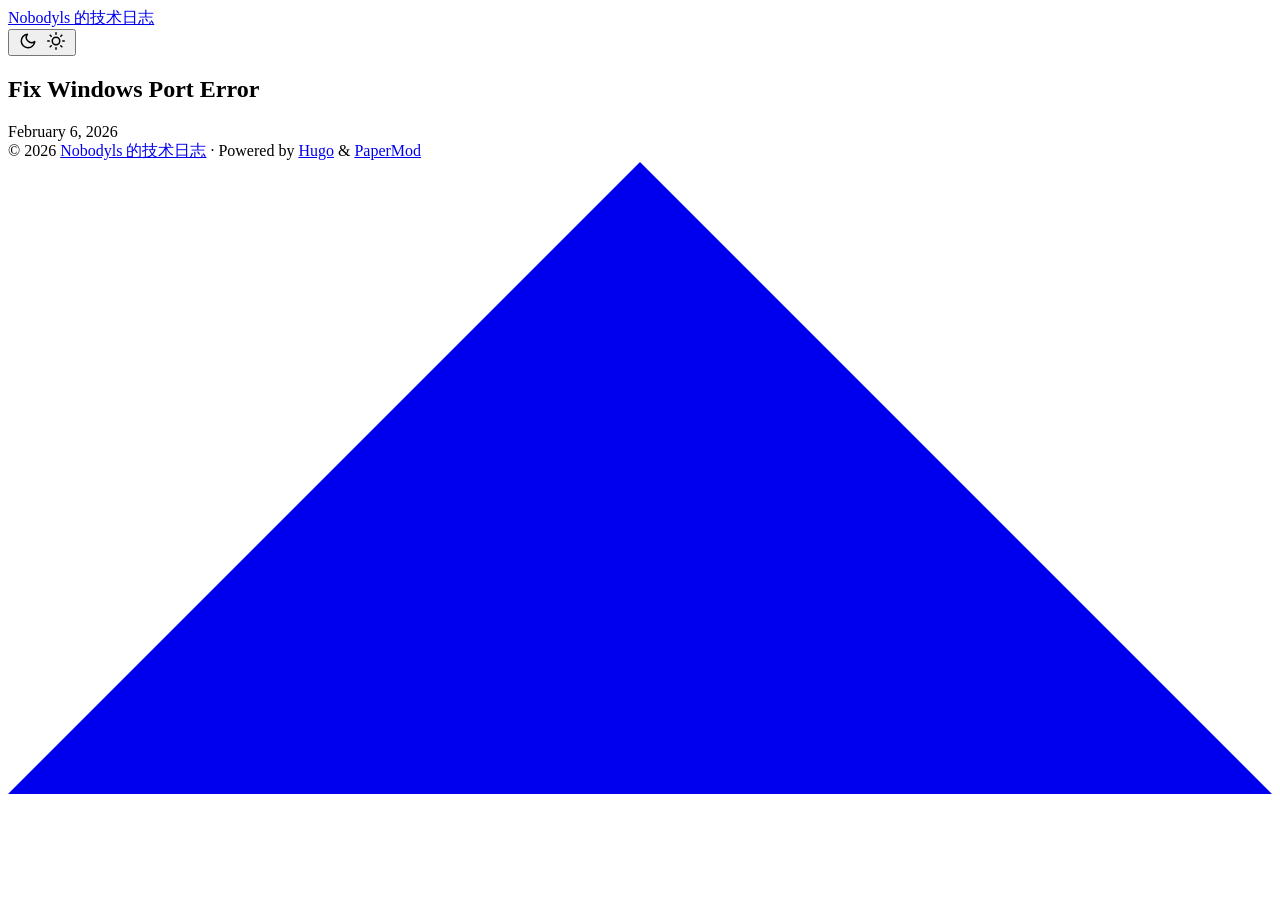
==== public/index.html @ bcba3d1f "feat: initial blog with first post" ====
<!DOCTYPE html>
<html lang="en" dir="auto" data-theme="auto">

<head>
	<meta name="generator" content="Hugo 0.155.2"><script src="/livereload.js?mindelay=10&amp;v=2&amp;port=1313&amp;path=livereload" data-no-instant defer></script><meta charset="utf-8">
<meta http-equiv="X-UA-Compatible" content="IE=edge">
<meta name="viewport" content="width=device-width, initial-scale=1, shrink-to-fit=no">
<meta name="robots" content="noindex, nofollow">
<title>Nobodyls 的技术日志</title>

<meta name="description" content="">
<meta name="author" content="">
<link rel="canonical" href="http://localhost:1313/">
<link crossorigin="anonymous" href="/assets/css/stylesheet.a29c24210eb31d9ce56f669c66a35c9c51b17376b7764e336a49af7dec914cf0.css" integrity="sha256-opwkIQ6zHZzlb2acZqNcnFGxc3a3dk4zakmvfeyRTPA=" rel="preload stylesheet" as="style">
<link rel="icon" href="http://localhost:1313/favicon.ico">
<link rel="icon" type="image/png" sizes="16x16" href="http://localhost:1313/favicon-16x16.png">
<link rel="icon" type="image/png" sizes="32x32" href="http://localhost:1313/favicon-32x32.png">
<link rel="apple-touch-icon" href="http://localhost:1313/apple-touch-icon.png">
<link rel="mask-icon" href="http://localhost:1313/safari-pinned-tab.svg">
<meta name="theme-color" content="#2e2e33">
<meta name="msapplication-TileColor" content="#2e2e33">
<link rel="alternate" type="application/rss+xml" href="http://localhost:1313/index.xml" title="rss">
<link rel="alternate" hreflang="en" href="http://localhost:1313/">
<noscript>
    <style>
        #theme-toggle,
        .top-link {
            display: none;
        }

    </style>
    <style>
        @media (prefers-color-scheme: dark) {
            :root {
                --theme: rgb(29, 30, 32);
                --entry: rgb(46, 46, 51);
                --primary: rgb(218, 218, 219);
                --secondary: rgb(155, 156, 157);
                --tertiary: rgb(65, 66, 68);
                --content: rgb(196, 196, 197);
                --code-block-bg: rgb(46, 46, 51);
                --code-bg: rgb(55, 56, 62);
                --border: rgb(51, 51, 51);
                color-scheme: dark;
            }

            .list {
                background: var(--theme);
            }

            .toc {
                background: var(--entry);
            }
        }

        @media (prefers-color-scheme: light) {
            .list::-webkit-scrollbar-thumb {
                border-color: var(--code-bg);
            }
        }

    </style>
</noscript>
<script>
    if (localStorage.getItem("pref-theme") === "dark") {
        document.querySelector("html").dataset.theme = 'dark';
    } else if (localStorage.getItem("pref-theme") === "light") {
       document.querySelector("html").dataset.theme = 'light';
    } else if (window.matchMedia('(prefers-color-scheme: dark)').matches) {
        document.querySelector("html").dataset.theme = 'dark';
    } else {
        document.querySelector("html").dataset.theme = 'light';
    }

</script>
</head>
<body class="list" id="top">
    <header class="header">
    <nav class="nav">
        <div class="logo">
            <a href="http://localhost:1313/" accesskey="h" title="Nobodyls 的技术日志 (Alt + H)">Nobodyls 的技术日志</a>
            <div class="logo-switches">
                <button id="theme-toggle" accesskey="t" title="(Alt + T)" aria-label="Toggle theme">
                    <svg id="moon" xmlns="http://www.w3.org/2000/svg" width="24" height="18" viewBox="0 0 24 24"
                        fill="none" stroke="currentColor" stroke-width="2" stroke-linecap="round"
                        stroke-linejoin="round">
                        <path d="M21 12.79A9 9 0 1 1 11.21 3 7 7 0 0 0 21 12.79z"></path>
                    </svg>
                    <svg id="sun" xmlns="http://www.w3.org/2000/svg" width="24" height="18" viewBox="0 0 24 24"
                        fill="none" stroke="currentColor" stroke-width="2" stroke-linecap="round"
                        stroke-linejoin="round">
                        <circle cx="12" cy="12" r="5"></circle>
                        <line x1="12" y1="1" x2="12" y2="3"></line>
                        <line x1="12" y1="21" x2="12" y2="23"></line>
                        <line x1="4.22" y1="4.22" x2="5.64" y2="5.64"></line>
                        <line x1="18.36" y1="18.36" x2="19.78" y2="19.78"></line>
                        <line x1="1" y1="12" x2="3" y2="12"></line>
                        <line x1="21" y1="12" x2="23" y2="12"></line>
                        <line x1="4.22" y1="19.78" x2="5.64" y2="18.36"></line>
                        <line x1="18.36" y1="5.64" x2="19.78" y2="4.22"></line>
                    </svg>
                </button>
            </div>
        </div>
        <ul id="menu">
        </ul>
    </nav>
</header>
<main class="main"> 

<article class="first-entry"> 
  <header class="entry-header">
    <h2 class="entry-hint-parent">Fix Windows Port Error
    </h2>
  </header>
  <div class="entry-content">
    <p></p>
  </div>
  <footer class="entry-footer"><span title='2026-02-06 05:24:36 +0800 CST'>February 6, 2026</span></footer>
  <a class="entry-link" aria-label="post link to Fix Windows Port Error" href="http://localhost:1313/posts/fix-windows-port-error/"></a>
</article>
    </main>
    
<footer class="footer">
        <span>&copy; 2026 <a href="http://localhost:1313/">Nobodyls 的技术日志</a></span> · 

    <span>
        Powered by
        <a href="https://gohugo.io/" rel="noopener noreferrer" target="_blank">Hugo</a> &
        <a href="https://github.com/adityatelange/hugo-PaperMod/" rel="noopener" target="_blank">PaperMod</a>
    </span>
</footer>
<a href="#top" aria-label="go to top" title="Go to Top (Alt + G)" class="top-link" id="top-link" accesskey="g">
    <svg xmlns="http://www.w3.org/2000/svg" viewBox="0 0 12 6" fill="currentColor">
        <path d="M12 6H0l6-6z" />
    </svg>
</a>

<script>
    let menu = document.getElementById('menu');
    if (menu) {
        
        const scrollPosition = localStorage.getItem("menu-scroll-position");
        if (scrollPosition) {
            menu.scrollLeft = parseInt(scrollPosition, 10);
        }
        
        menu.onscroll = function () {
            localStorage.setItem("menu-scroll-position", menu.scrollLeft);
        }
    }

    document.querySelectorAll('a[href^="#"]').forEach(anchor => {
        anchor.addEventListener("click", function (e) {
            e.preventDefault();
            var id = this.getAttribute("href").substr(1);
            if (!window.matchMedia('(prefers-reduced-motion: reduce)').matches) {
                document.querySelector(`[id='${decodeURIComponent(id)}']`).scrollIntoView({
                    behavior: "smooth"
                });
            } else {
                document.querySelector(`[id='${decodeURIComponent(id)}']`).scrollIntoView();
            }
            if (id === "top") {
                history.replaceState(null, null, " ");
            } else {
                history.pushState(null, null, `#${id}`);
            }
        });
    });

</script>
<script>
    var mybutton = document.getElementById("top-link");
    window.onscroll = function () {
        if (document.body.scrollTop > 800 || document.documentElement.scrollTop > 800) {
            mybutton.style.visibility = "visible";
            mybutton.style.opacity = "1";
        } else {
            mybutton.style.visibility = "hidden";
            mybutton.style.opacity = "0";
        }
    };

</script>
<script>
    document.getElementById("theme-toggle").addEventListener("click", () => {
        const html = document.querySelector("html");
        if (html.dataset.theme === "dark") {
            html.dataset.theme = 'light';
            localStorage.setItem("pref-theme", 'light');
        } else {
            html.dataset.theme = 'dark';
            localStorage.setItem("pref-theme", 'dark');
        }
    })

</script>
</body>

</html>
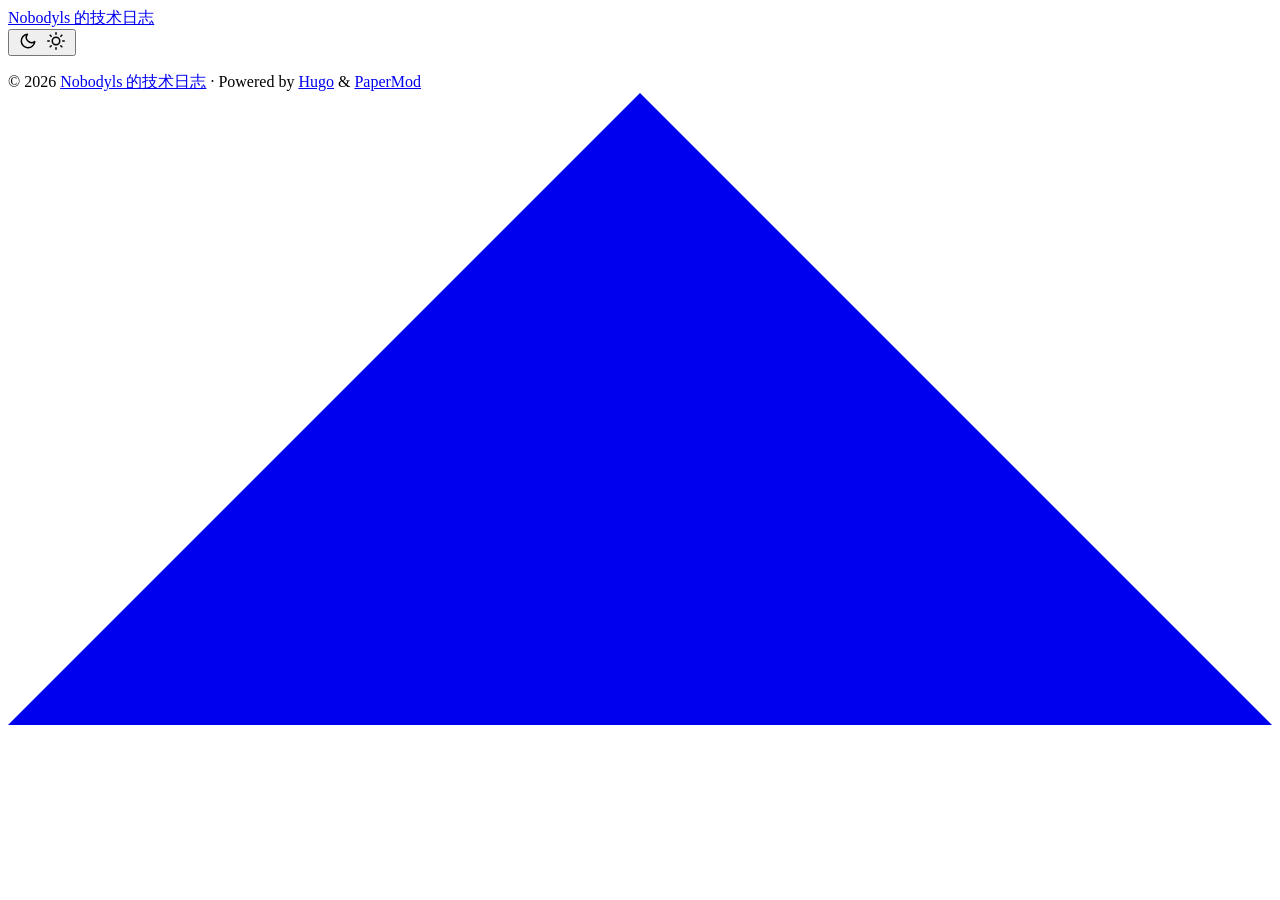
==== commit 960a4724: "docs: complete the first post and refine config" ====
--- a/public/index.html
+++ b/public/index.html
@@ -107,18 +107,6 @@
     </nav>
 </header>
 <main class="main"> 
-
-<article class="first-entry"> 
-  <header class="entry-header">
-    <h2 class="entry-hint-parent">Fix Windows Port Error
-    </h2>
-  </header>
-  <div class="entry-content">
-    <p></p>
-  </div>
-  <footer class="entry-footer"><span title='2026-02-06 05:24:36 +0800 CST'>February 6, 2026</span></footer>
-  <a class="entry-link" aria-label="post link to Fix Windows Port Error" href="http://localhost:1313/posts/fix-windows-port-error/"></a>
-</article>
     </main>
     
 <footer class="footer">
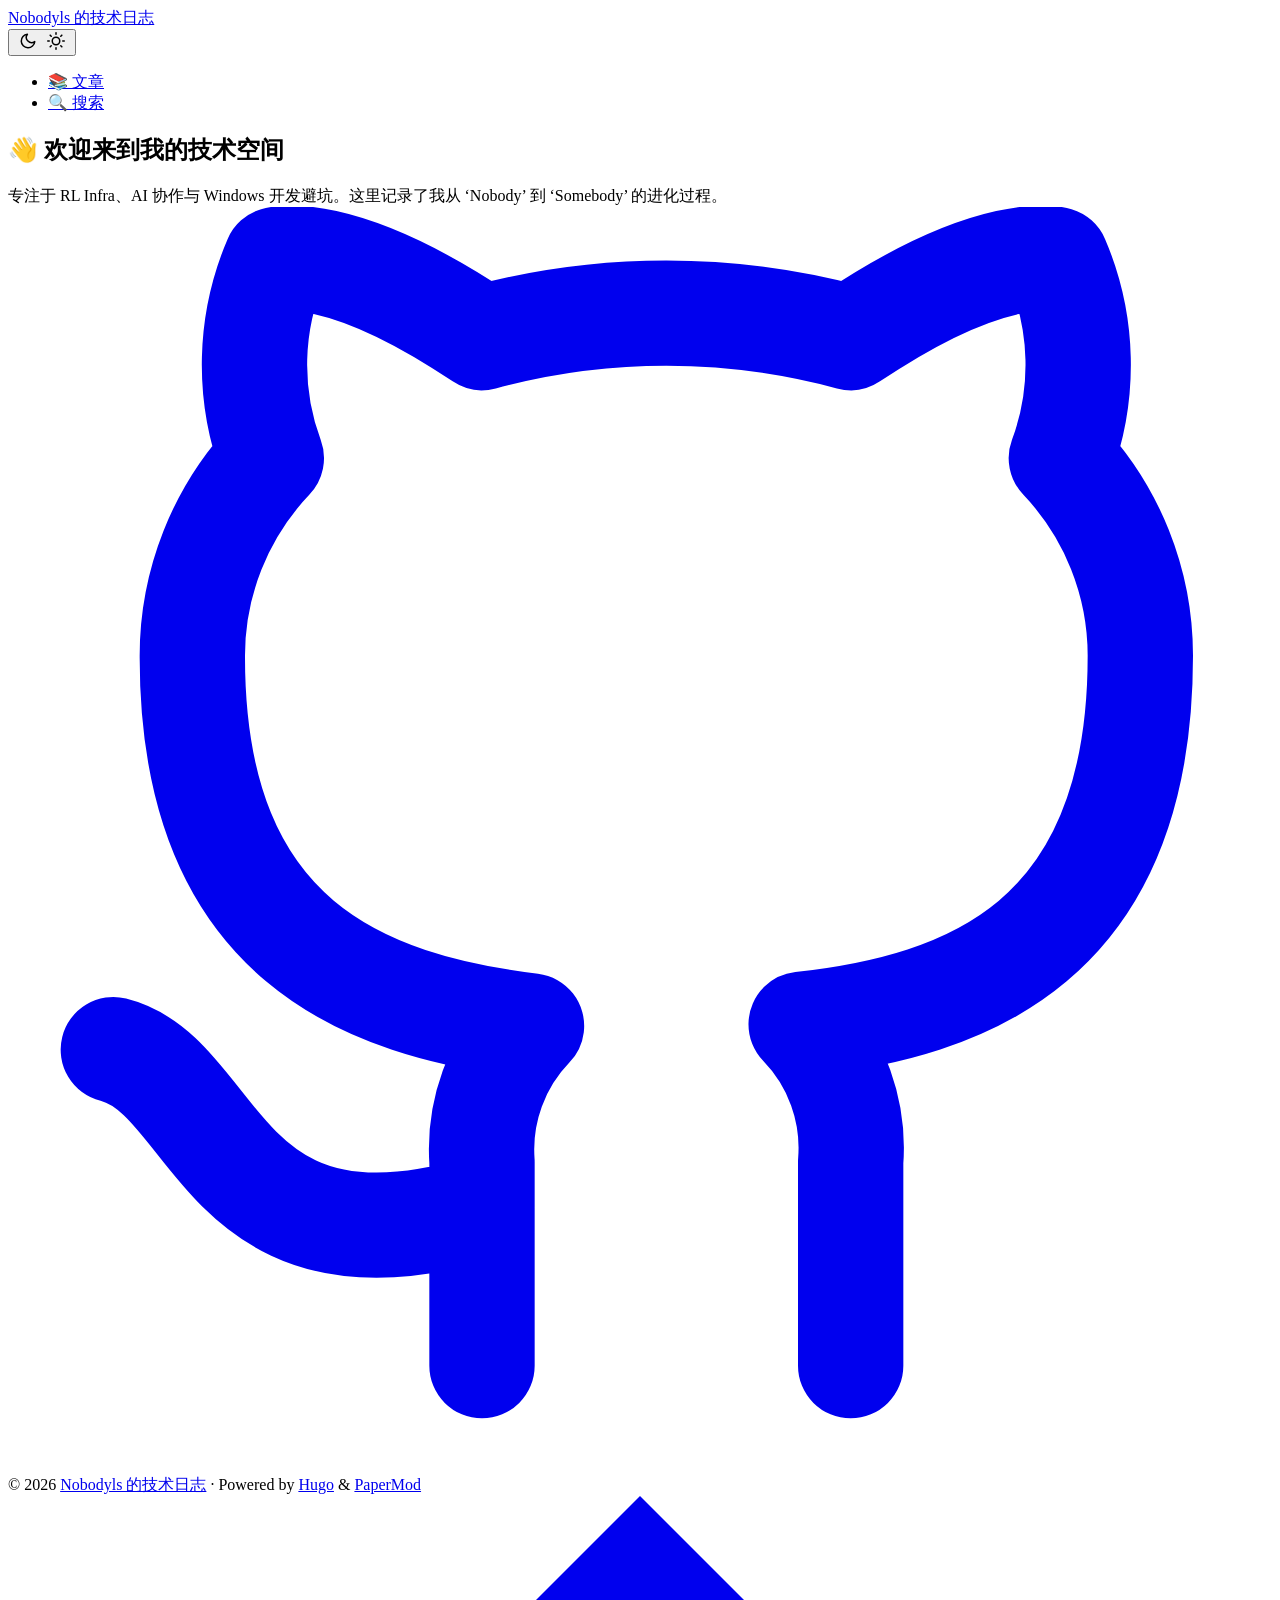
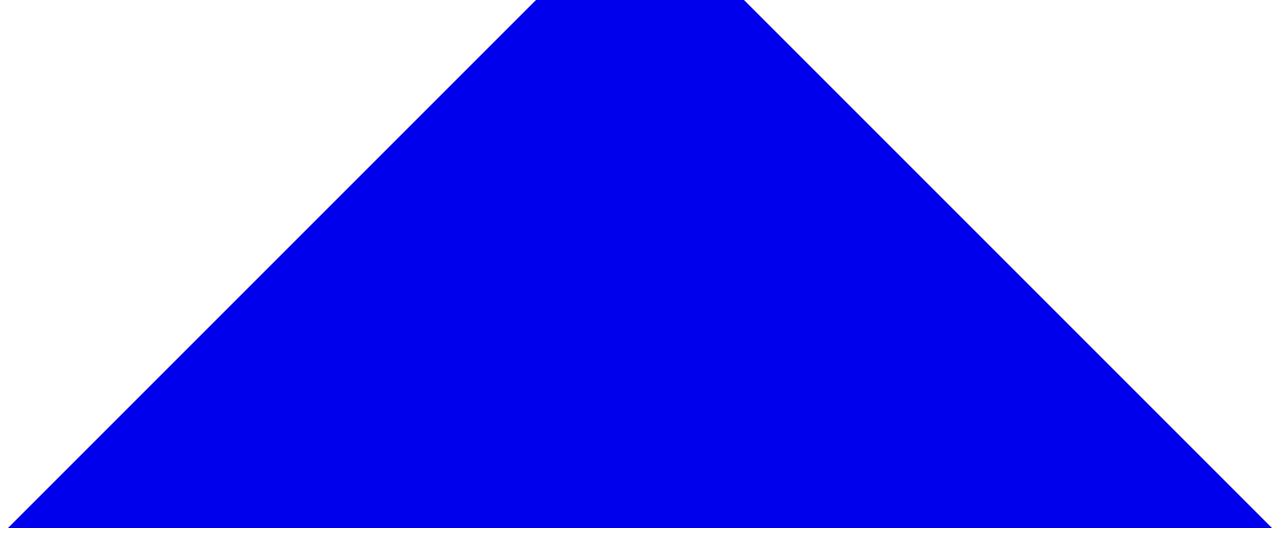
==== commit c38d2350: "docs: complete the first post and refine config" ====
--- a/public/index.html
+++ b/public/index.html
@@ -5,7 +5,7 @@
 	<meta name="generator" content="Hugo 0.155.2"><script src="/livereload.js?mindelay=10&amp;v=2&amp;port=1313&amp;path=livereload" data-no-instant defer></script><meta charset="utf-8">
 <meta http-equiv="X-UA-Compatible" content="IE=edge">
 <meta name="viewport" content="width=device-width, initial-scale=1, shrink-to-fit=no">
-<meta name="robots" content="noindex, nofollow">
+<meta name="robots" content="index, follow">
 <title>Nobodyls 的技术日志</title>
 
 <meta name="description" content="">
@@ -72,6 +72,27 @@
         document.querySelector("html").dataset.theme = 'light';
     }
 
+</script><meta property="og:url" content="http://localhost:1313/">
+  <meta property="og:site_name" content="Nobodyls 的技术日志">
+  <meta property="og:title" content="Nobodyls 的技术日志">
+  <meta property="og:locale" content="zh-cn">
+  <meta property="og:type" content="website">
+<meta name="twitter:card" content="summary">
+<meta name="twitter:title" content="Nobodyls 的技术日志">
+<meta name="twitter:description" content="">
+
+<script type="application/ld+json">
+{
+  "@context": "https://schema.org",
+  "@type": "Organization",
+  "name": "Nobodyls 的技术日志",
+  "url": "http://localhost:1313/",
+  "description": "",
+  "logo": "http://localhost:1313/favicon.ico",
+  "sameAs": [
+      "https://github.com/LS-plan"
+  ]
+}
 </script>
 </head>
 <body class="list" id="top">
@@ -103,10 +124,42 @@
             </div>
         </div>
         <ul id="menu">
+            <li>
+                <a href="http://localhost:1313/posts/" title="📚 文章">
+                    <span>📚 文章</span>
+                </a>
+            </li>
+            <li>
+                <a href="http://localhost:1313/search/" title="🔍 搜索">
+                    <span>🔍 搜索</span>
+                </a>
+            </li>
         </ul>
     </nav>
 </header>
 <main class="main"> 
+<article class="first-entry home-info">
+    <header class="entry-header">
+        <h1>👋 欢迎来到我的技术空间</h1>
+    </header>
+    <div class="entry-content">
+        专注于 RL Infra、AI 协作与 Windows 开发避坑。这里记录了我从 &lsquo;Nobody&rsquo; 到 &lsquo;Somebody&rsquo; 的进化过程。
+    </div>
+    <footer class="entry-footer">
+        <div class="social-icons" >
+    <a href="https://github.com/LS-plan" target="_blank" rel="noopener noreferrer me"
+        title="Github">
+        <svg xmlns="http://www.w3.org/2000/svg" viewBox="0 0 24 24" fill="none" stroke="currentColor" stroke-width="2"
+    stroke-linecap="round" stroke-linejoin="round">
+    <path
+        d="M9 19c-5 1.5-5-2.5-7-3m14 6v-3.87a3.37 3.37 0 0 0-.94-2.61c3.14-.35 6.44-1.54 6.44-7A5.44 5.44 0 0 0 20 4.77 5.07 5.07 0 0 0 19.91 1S18.73.65 16 2.48a13.38 13.38 0 0 0-7 0C6.27.65 5.09 1 5.09 1A5.07 5.07 0 0 0 5 4.77a5.44 5.44 0 0 0-1.5 3.78c0 5.42 3.3 6.61 6.44 7A3.37 3.37 0 0 0 9 18.13V22">
+    </path>
+</svg>
+    </a>
+</div>
+
+    </footer>
+</article>
     </main>
     
 <footer class="footer">
